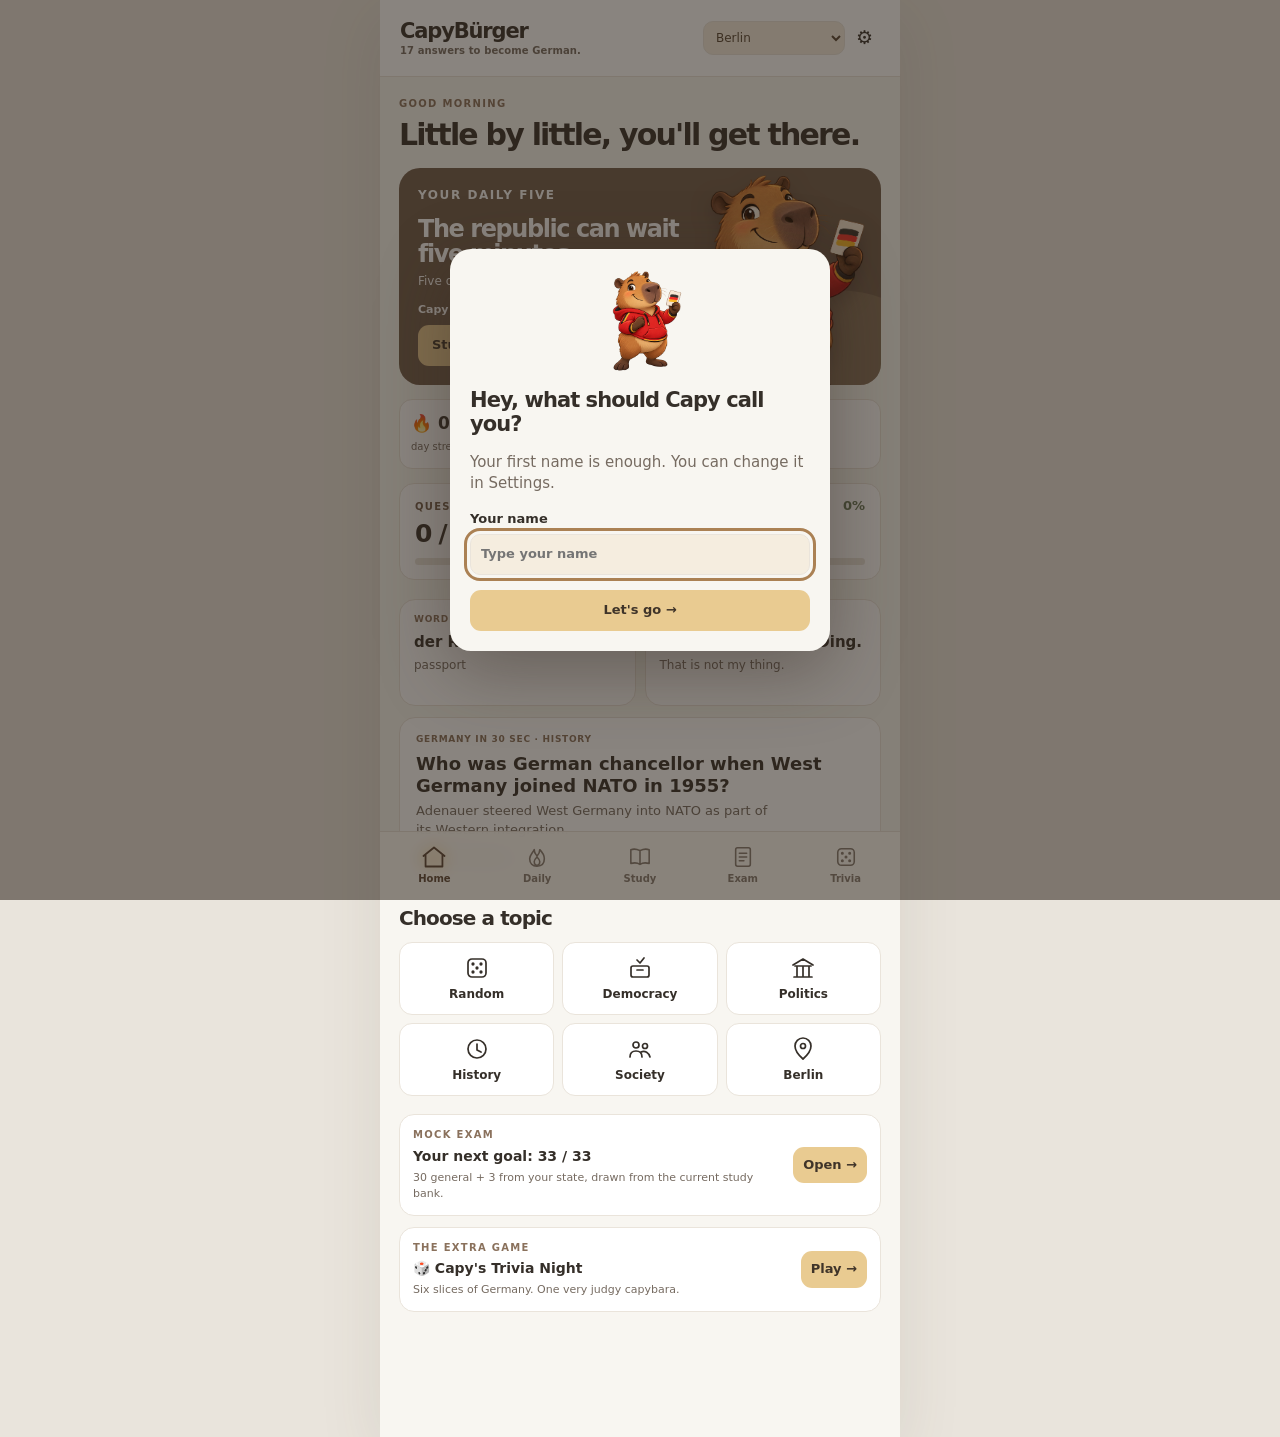
==== index.html @ a3801154 "Add files via upload" ====
<!doctype html>
<html lang="en">
<head>
  <meta charset="utf-8">
  <meta name="viewport" content="width=device-width, initial-scale=1, viewport-fit=cover">
  <meta name="theme-color" content="#f8f6f1">
  <title>CapyBürger — 17 answers to become German</title>
  <meta name="description" content="Practice the German citizenship test in German and English with Capy.">
  <link rel="stylesheet" href="styles.css?v=20261003-2">
</head>
<body>
<div class="shell">
  <header class="top"><button class="brand" data-go="home" aria-label="CapyBürger home">CapyBürger<small>17 answers to become German.</small></button><div class="top-actions"><select id="statePicker" aria-label="Your federal state"></select><button id="settingsButton" class="icon-button" aria-label="Settings">⚙️</button></div></header>
  <main>
    <section class="screen active" id="homeScreen" aria-label="Home">
      <p class="eyebrow" id="greeting">GOOD MORNING</p><h1>Little by little, you'll get there.</h1>
      <section class="hero"><div class="hero-content"><p class="hero-label">YOUR DAILY FIVE</p><h2 id="heroHeading">Five questions. One more day.</h2><p id="heroSub">A tiny win for the streak.</p><div id="reminder" class="hero-reminder hidden">Capy is waiting for today's five.</div><button class="primary" data-go="daily" id="heroButton">Study now →</button></div><img src="assets/capy-neutral.png" alt="Capy the capybara in a red hoodie"></section>
      <div class="stats"><div><b>🔥 <span id="streakCount">0</span></b><small>day streak</small></div><div><b>🎯 <span id="dailyAccuracy">—</span></b><small>daily accuracy</small></div><div><b>🏆 <span id="trophyCount">0</span></b><small>trophies</small></div></div>
      <section class="mastered-card" aria-label="Question bank progress"><div class="mastered-top"><span class="eyebrow">QUESTIONS MASTERED · <span id="masteredState">Berlin</span></span><span id="masteredPct" class="mastered-percent">0%</span></div><strong id="masteredCount">0 / 310</strong><div id="masteredMeter" class="mastered-meter" role="progressbar" aria-label="Official questions mastered for Berlin" aria-valuemin="0" aria-valuemax="310" aria-valuenow="0"><span id="masteredFill"></span></div></section>
      <div class="note-grid"><article class="note"><span class="eyebrow" id="wordLabel">WORD OF THE DAY</span><strong id="wordText"></strong><p id="wordMeaning"></p></article><article class="note"><span class="eyebrow">PHRASE OF THE DAY</span><strong id="phraseText"></strong><p id="phraseMeaning"></p></article></div>
      <article class="note fact-card"><span class="eyebrow">GERMANY IN 30 SEC · <span id="factCategory"></span></span><strong id="factTitle"></strong><p id="factSummary"></p><button class="link-button" id="factReveal" aria-expanded="false">Tell me more →</button><p class="detail hidden" id="factDetail"></p></article>
      <h2>Choose a topic</h2><div id="homeTopics" class="topics"></div>
      <div class="teaser"><div><span class="eyebrow">MOCK EXAM</span><strong id="examTeaser">Your next goal: 33 / 33</strong><p>30 general + 3 from your state, drawn from the current study bank.</p></div><button class="small-button" data-go="exam">Open →</button></div>
      <div class="teaser"><div><span class="eyebrow">THE EXTRA GAME</span><strong>🎲 Capy's Trivia Night</strong><p>Six slices of Germany. One very judgy capybara.</p></div><button class="small-button" data-go="trivia">Play →</button></div>
    </section>

    <section class="screen" id="dailyScreen" aria-label="Daily practice"><p class="eyebrow">DAILY PRACTICE · YOUR FIVE</p><h1 id="dailyHeading">Question 1 of 5</h1><p id="dailySub" class="muted"></p><div id="dailyProgress" class="progress"></div><div id="dailyContent"></div></section>
    <section class="screen" id="studyScreen" aria-label="Free study"><p class="eyebrow">FREE STUDY</p><h1 id="studyHeading">Another question awaits.</h1><p class="muted">Pick a topic. Answer, read why, then keep going.</p><div class="topics" id="studyTopics"></div><p class="eyebrow" id="studyCount"></p><div id="studyContent"></div></section>
    <section class="screen" id="examScreen" aria-label="Mock exam"><p class="eyebrow">📝 MOCK EXAM</p><h1 id="examHeading">33 questions. One goal.</h1><p class="muted" id="examSub">Pass at 17/33. Aim for 33/33.</p><div id="examContent"></div></section>
    <section class="screen" id="triviaScreen" aria-label="Trivia game"><p class="eyebrow">🎲 TRIVIA · THE EXTRA GAME</p><h1 id="triviaHeading">Capy's Trivia Night</h1><p class="muted" id="triviaSub">Six slices of Germany. Capy is watching.</p><div id="triviaContent"></div></section>
  </main>
  <nav class="nav" aria-label="Main navigation"><button data-go="home" class="active"><span data-nav-icon="home"></span>Home</button><button data-go="daily"><span data-nav-icon="daily"></span>Daily</button><button data-go="study"><span data-nav-icon="study"></span>Study</button><button data-go="exam"><span data-nav-icon="exam"></span>Exam</button><button data-go="trivia"><span data-nav-icon="trivia"></span>Trivia</button></nav>
</div>
<dialog id="welcomeDialog" class="settings welcome"><form id="welcomeForm"><img src="assets/capy-neutral.png" alt="Capy says hello"><h2>Hey, what should Capy call you?</h2><p class="muted">Your first name is enough. You can change it in Settings.</p><label>Your name<input id="welcomeName" name="name" type="text" maxlength="36" autocomplete="given-name" placeholder="Type your name" required></label><button class="primary save" type="submit">Let's go →</button></form></dialog>
<dialog id="settingsDialog" class="settings"><form method="dialog"><div class="dialog-title"><h2>Settings</h2><button class="icon-button" aria-label="Close settings">✕</button></div><label>Your name<input id="nameSetting" type="text" maxlength="36" autocomplete="given-name" required></label><label>Federal state<select id="settingState"></select></label><label>Capy's humour<select id="humourSetting"><option value="classic">Classic</option><option value="spicy">Spicy</option></select></label><label class="check"><input type="checkbox" id="translationSetting" checked> Show English translations</label><label class="check"><input type="checkbox" id="reminderSetting" checked> Daily reminder on Home</label><p class="muted fineprint">Capy's reminder stays on Home until you finish today's five.</p><button class="primary save" id="saveSettings" type="submit">Save settings</button><button class="reset-progress" id="resetMastered" type="button">Reset question progress</button></form></dialog>
<div id="toast" class="toast hidden" role="status"></div>
<script src="data/official.js?v=20261003-2"></script><script src="data/trivia.js?v=20261003-2"></script><script src="data/culture.js?v=20261003-2"></script><script src="app.js?v=20261003-2"></script>
</body>
</html>
---- styles.css ----
:root{--paper:#f8f6f1;--card:#fff;--ink:#352f29;--quiet:#766b61;--line:#eae4db;--coffee:#705b49;--honey:#e9cb91;--olive:#657556;--warm:#f5eee4}
.prompt-art{margin:13px 0 0}.prompt-art img{display:block;width:100%;max-height:440px;object-fit:contain;background:#fff;border:1px solid var(--line);border-radius:10px}.prompt-art figcaption,.visual-credit{font-size:11px;color:var(--quiet);margin-top:6px}.prompt-art a{color:var(--coffee)}.choice-art{display:block;flex:none;width:132px;height:98px;object-fit:contain;background:white;border-radius:7px}.answer:has(.choice-art){align-items:center;min-height:106px}@media(max-width:380px){.choice-art{width:105px;height:79px}}
*{box-sizing:border-box}html{scroll-behavior:smooth}body{margin:0;background:#e9e4dc;color:var(--ink);font:15px/1.45 system-ui,-apple-system,"Segoe UI",sans-serif}button,select,input{font:inherit}button{cursor:pointer}button:focus-visible,select:focus-visible,input:focus-visible{outline:3px solid #ab8154;outline-offset:3px}.hidden,[hidden]{display:none!important}.shell{max-width:520px;min-height:100vh;margin:auto;background:var(--paper);padding-bottom:calc(94px + env(safe-area-inset-bottom));box-shadow:0 18px 60px #5148381b}.top{display:flex;align-items:center;justify-content:space-between;gap:8px;padding:17px 20px;background:white;position:sticky;top:0;z-index:4;border-bottom:1px solid var(--line)}.brand{font-size:21px;letter-spacing:-.055em;line-height:1.1;color:var(--ink);font-weight:800;border:0;background:transparent;text-align:left;white-space:nowrap;padding:0}.brand small{display:block;font-size:10px;letter-spacing:.01em;font-weight:600;color:var(--quiet);padding-top:2px}.top-actions{display:flex;align-items:center;gap:4px}.top select,.settings select,.settings input[type=time]{border:1px solid var(--line);border-radius:10px;background:#f5eddf;padding:8px;color:#554331;max-width:142px;font-size:12px}.icon-button{border:0;background:none;padding:7px;font-size:19px;color:var(--ink)}main{padding:20px 19px}.screen{display:none}.screen.active{display:block;animation:appear .2s ease}@keyframes appear{from{opacity:.5;transform:translateY(3px)}to{opacity:1;transform:none}}.eyebrow{display:block;font-size:10px;letter-spacing:.13em;text-transform:uppercase;font-weight:800;color:#8a715c;margin:0 0 8px}h1{font-size:30px;line-height:1.08;letter-spacing:-.06em;margin:6px 0 17px}h2{font-size:20px;letter-spacing:-.045em;line-height:1.15;margin:22px 0 12px}h3{margin:0 0 6px}.muted,p{color:var(--quiet)}p{margin:0 0 12px}.fineprint{font-size:12px;line-height:1.5}.note-grid{display:grid;grid-template-columns:1.15fr .85fr;gap:9px}.note{background:var(--card);border:1px solid var(--line);border-radius:16px;padding:14px;min-width:0}.note strong{display:block;font-size:15px;line-height:1.2;margin:6px 0}.note p{font-size:12px;line-height:1.42;margin:0 0 6px}.note small{color:var(--quiet);font-size:11px}.link-button{border:0;background:none;color:#705139;text-decoration:underline;text-underline-offset:3px;padding:2px 0;font-weight:750;font-size:12px;text-align:left}.detail{padding:10px;margin-top:8px!important;background:#f8f1e8;border-radius:9px;color:var(--ink)!important}.phrase{background:#efe8dd;border-radius:12px;padding:10px 13px;font-size:12px;margin:10px 0 14px}.reminder{background:#f1e6d4;border:1px solid #e0c99e;border-radius:14px;padding:12px;display:flex;align-items:center;justify-content:space-between;gap:8px;margin-bottom:14px}.reminder b,.reminder span{display:block}.reminder span{font-size:11px;color:var(--quiet)}.hero{position:relative;background:var(--coffee);color:white;border-radius:21px;padding:19px;min-height:214px;overflow:hidden}.hero:before{content:"";position:absolute;background:#d8bd8d2f;width:270px;height:270px;border-radius:50%;right:-90px;bottom:-175px}.hero-content{position:relative;z-index:1;max-width:56%}.hero-label{color:white;font-size:10px;font-weight:800;letter-spacing:.13em}.hero h2{font-size:26px;margin:6px 0;line-height:1.05;letter-spacing:-.06em}.hero p{color:#fff;opacity:.97;font-size:12px}.hero img{position:absolute;right:-10px;bottom:-25px;width:55%;max-width:242px;max-height:240px;object-fit:contain;filter:drop-shadow(0 8px 10px #3d2c2770)}.primary,.small-button,.ghost{border:0;border-radius:11px;padding:11px 14px;font-size:13px;font-weight:800;background:var(--honey);color:#3f3429}.primary:hover,.small-button:hover{filter:brightness(.96)}.primary:disabled,.small-button:disabled{opacity:.5;cursor:default}.small-button{white-space:nowrap;padding:9px 10px}.ghost{background:#f2eadf;border:1px solid var(--line);color:var(--coffee)}.stats{display:grid;grid-template-columns:repeat(3,1fr);gap:8px;margin:14px 0 20px}.stats>div{background:white;border:1px solid var(--line);padding:11px;border-radius:13px}.stats b{display:block;font-size:17px;white-space:nowrap}.stats small{font-size:10px;color:var(--quiet)}.topics{display:grid;grid-template-columns:repeat(3,minmax(0,1fr));gap:8px;margin:12px 0 18px}.topic{border:1px solid var(--line);background:white;border-radius:13px;padding:11px 6px;min-height:68px;font-size:12px;font-weight:700;color:var(--ink);text-align:center}.topic .emoji{display:block;font-size:20px;transition:transform .18s,filter .18s}.topic:hover .emoji,.topic:focus-visible .emoji{filter:drop-shadow(0 0 6px #ffcf77);transform:scale(1.15)}.topic.selected{background:#f9efdc;border-color:#cbb385}.teaser{background:white;border:1px solid var(--line);border-radius:15px;padding:13px;margin:11px 0;display:flex;align-items:center;justify-content:space-between;gap:8px}.teaser strong{font-size:14px}.teaser p{margin:2px 0 0;font-size:11px}.teaser .eyebrow{margin:0 0 3px}.nav{position:fixed;bottom:0;z-index:5;width:min(520px,100%);background:#fffdf7ec;backdrop-filter:blur(9px);display:grid;grid-template-columns:repeat(5,1fr);border-top:1px solid var(--line);padding:7px 3px calc(8px + env(safe-area-inset-bottom));min-height:69px}@media(min-width:521px){.nav{left:50%;transform:translateX(-50%)}}.nav button{background:none;border:0;display:flex;align-items:center;flex-direction:column;gap:2px;color:#877c72;font-size:10px;font-weight:750;padding:5px 1px}.nav span{font-size:22px;line-height:1.1;transition:transform .17s}.nav button:hover span,.nav button.active span{transform:scale(1.15);filter:drop-shadow(0 0 6px #f9bd59)}.nav button.active{color:#5c4635}.progress{display:flex;gap:5px;margin:15px 0 16px}.progress i{height:7px;flex:1;background:#e7e0d7;border-radius:99px}.progress i.done{background:#9d7f59}.question{background:white;border:1px solid var(--line);border-radius:18px;padding:17px;margin:12px 0}.question .de{color:var(--ink);font-size:19px;line-height:1.23;font-weight:800;margin:5px 0}.question .en{font-size:13px;color:#70665c;margin:0}.answers{display:grid;gap:9px;margin:13px 0}.answer{border:1px solid #e5ded4;background:white;color:var(--ink);border-radius:12px;padding:10px 12px;width:100%;text-align:left;display:flex;gap:10px;align-items:flex-start;line-height:1.25}.answer:hover:not(:disabled){border-color:#b89a6c;background:#f9f4ec}.answer .letter{background:#ede7df;flex:none;display:grid;place-items:center;width:25px;height:25px;border-radius:50%;font-weight:800;font-size:12px}.answer b{display:block;font-weight:750}.answer small{display:block;color:var(--quiet);margin-top:4px}.answer.correct{border-color:#83916a;background:#eff5e9}.answer.wrong{border-color:#bc8471;background:#faede8}.answer:disabled{cursor:default}.feedback{padding:12px;border-radius:12px;background:#f2eae0;font-size:13px;color:#554434;margin:12px 0}.feedback strong{display:block;margin-bottom:4px}.capy-line{display:flex;align-items:center;gap:10px;margin:14px 0}.capy-avatar{width:82px;height:82px;flex:none;border-radius:50%;background-color:#f0e5d6;background-size:160px auto;background-repeat:no-repeat;background-position:center -7px;border:2px solid #e4d5bf}.capy-line span{background:#4b4036;color:white;border-radius:13px 13px 13px 3px;padding:11px;font-size:12px;line-height:1.35}.actions{display:flex;gap:8px;align-items:center;flex-wrap:wrap;margin:12px 0 20px}.actions button{flex:1}.result{background:white;border:1px solid var(--line);border-radius:18px;padding:18px;margin:12px 0}.result h2{margin:5px 0 12px}.big-score{font-size:38px;font-weight:850;letter-spacing:-.065em;color:var(--coffee);margin:0}.history{list-style:none;margin:12px 0;padding:0}.history li{display:flex;justify-content:space-between;gap:10px;background:#fff;padding:11px;margin:5px 0;border-radius:10px;font-size:12px}.cards{display:grid;grid-template-columns:repeat(2,1fr);gap:9px;margin:14px 0}.cards button{background:white;border:1px solid var(--line);border-radius:15px;padding:16px;text-align:left;color:var(--ink)}.cards strong{display:block;margin:5px 0}.cards small{display:block;color:var(--quiet)}.slices{display:flex;flex-wrap:wrap;gap:5px;font-size:12px}.slice{background:#eee8e1;padding:7px 9px;border-radius:30px}.slice.earned{background:#dae6cf;color:#3a5d35}.lives{color:#9d5947;font-weight:800}.die{border:0;background:#fff6e1;border-radius:15px;padding:12px 18px;font-size:21px;font-weight:850;color:#674630;display:block;margin:16px auto}.settings{border:0;border-radius:21px;box-shadow:0 20px 70px #35282066;padding:20px;width:min(430px,calc(100% - 30px));background:var(--paper);color:var(--ink)}.settings::backdrop{background:#2920178c}.settings form{display:grid;gap:12px}.settings label{display:grid;gap:5px;font-size:13px;font-weight:700}.settings select,.settings input[type=time]{max-width:none;width:100%;padding:10px}.settings .check{display:flex;align-items:center;gap:9px}.check input{accent-color:#806449;width:17px;height:17px}.settings h2{margin:0}.dialog-title{display:flex;align-items:center;justify-content:space-between}.settings .save{width:100%}.toast{position:fixed;z-index:8;bottom:87px;left:50%;transform:translateX(-50%);width:min(470px,calc(100% - 28px));background:#45372c;color:white;padding:13px;border-radius:12px;box-shadow:0 10px 25px #0003;font-size:13px;text-align:center}@media(max-width:380px){.hero-content{max-width:58%}.hero img{width:50%}.note-grid{grid-template-columns:1fr 1fr}.top select{max-width:105px}.brand{font-size:18px}}@media(prefers-reduced-motion:reduce){*{animation:none!important;transition:none!important;scroll-behavior:auto!important}}

/* Approved Home layout and compact exam rules. */
.hero{min-height:189px}.hero-content{max-width:59%}.hero h2{font-size:24px}.hero-reminder{color:#fff;font-size:11px;font-weight:650;line-height:1.3;margin:0 0 8px}.note-grid{grid-template-columns:repeat(2,minmax(0,1fr))}.note-grid .note{min-height:107px}.note .eyebrow{font-size:9px;letter-spacing:.08em;line-height:1.25;overflow-wrap:anywhere}.note strong{overflow-wrap:anywhere}.fact-card{margin-top:11px;min-height:132px;padding:16px}.fact-card strong{font-size:18px}.fact-card p{font-size:13px;max-width:43ch}.topic .topic-icon{display:grid;place-items:center;height:28px;margin-bottom:4px;transition:transform .18s,filter .18s}.topic-icon svg{width:24px;height:24px}.topic:is(:hover,:focus-visible) .topic-icon{filter:drop-shadow(0 0 6px #ffcf77);transform:scale(1.15)}.nav [data-nav-icon]{display:grid;place-items:center;width:26px;height:26px}.nav [data-nav-icon] svg{width:22px;height:22px;stroke:currentColor}.settings input[type=text]{width:100%;padding:10px;border:1px solid var(--line);border-radius:10px;background:#f5eddf;color:var(--ink)}.welcome{max-width:380px}.welcome form{gap:15px}.welcome img{width:104px;height:104px;object-fit:contain;justify-self:center}.welcome h2{font-size:21px;margin:0}.welcome p{margin:0}.exam-rules{padding:12px 14px;margin:12px 0}.exam-rules .eyebrow{margin-bottom:5px}.exam-rules p{font-size:13px;line-height:1.35;margin:0}.quick-recap{background:#fff;border:1px solid var(--line);border-radius:15px;padding:14px;margin:12px 0}.quick-recap strong{display:block;font-size:15px}.quick-recap .eyebrow{margin:0 0 6px}.quick-recap .mini-progress{display:flex;gap:5px;margin-top:12px}.quick-recap .mini-progress i{flex:1;height:6px;background:#e8e2d9;border-radius:6px}.quick-recap .mini-progress i.done{background:#a2b285}
.trivia-status{padding:13px}.trivia-status-top{display:grid;grid-template-columns:1fr 1fr;align-items:start;gap:8px;margin-bottom:13px}.life-hearts{display:flex;gap:2px;flex-wrap:wrap;color:#a35443;font-size:18px;line-height:1}.life-hearts+.status-sub{margin-top:6px}.status-sub{font-size:11px;color:var(--quiet)}.bonus-title{font-size:10px;letter-spacing:.08em;font-weight:800;color:var(--coffee);white-space:nowrap}.bonus-bars{display:flex;gap:4px;margin:6px 0 3px}.bonus-bars i{width:32px;height:7px;border-radius:7px;background:#e7e0d7}.bonus-bars i.done{background:#a2b285}.bonus-earned{color:#486944;font-size:11px;font-weight:750}.slices{display:grid;grid-template-columns:repeat(3,minmax(0,1fr));gap:6px}.slice{display:flex;align-items:center;gap:4px;min-width:0;min-height:37px;padding:6px 5px;border-radius:12px;font-size:10px;font-weight:700;line-height:1.12;overflow-wrap:anywhere}.slice svg{width:21px;height:21px;flex:none;stroke:var(--coffee)}.slice .slice-label{min-width:0}.slice.earned{color:#3a5d35}
.awards{background:#fff;border:1px solid var(--line);border-radius:16px;padding:12px 15px;margin:12px 0}.awards summary{display:flex;align-items:center;gap:10px;list-style:none;cursor:pointer}.awards summary::-webkit-details-marker{display:none}.awards .trophy-marker{width:34px;height:34px;border-radius:50%;background:#ebc77d;display:grid;place-items:center;font-size:21px;flex:none}.awards .award-heading{flex:1;min-width:0}.awards .award-heading strong,.awards .award-heading small{display:block}.awards .award-heading small{font-size:11px;color:var(--quiet)}.awards .award-chevron{transition:transform .18s}.awards[open] .award-chevron{transform:rotate(180deg)}.award-rows{display:grid;gap:8px;margin-top:12px;padding-top:10px;border-top:1px solid var(--line)}.award-row{display:flex;align-items:center;gap:9px;font-size:12px;font-weight:650}.award-row span{font-size:23px}.cards button>span{display:grid;place-items:center;width:30px;height:30px}.cards button>span svg{width:27px;height:27px}.question .de,.answer b,.answer small,.feedback{overflow-wrap:anywhere}@media(max-width:380px){.hero-content{max-width:60%}.hero h2{font-size:21px}.hero img{width:51%}.slices .slice{font-size:9px;padding:5px 3px}.slice svg{width:18px;height:18px}.stats>div{padding:8px}}

.mastered-card{background:#fff;border:1px solid var(--line);border-radius:15px;padding:13px 15px 14px;margin:-6px 0 19px}.mastered-top{display:flex;align-items:baseline;justify-content:space-between;gap:10px}.mastered-top .eyebrow{margin:0;color:var(--coffee);overflow-wrap:anywhere}.mastered-percent{font-size:13px;font-weight:800;color:var(--olive);flex:none}.mastered-card strong{display:block;font-size:25px;line-height:1.2;letter-spacing:-.05em;margin:3px 0 9px}.mastered-meter{height:7px;background:#e9e5dc;border-radius:99px;overflow:hidden}.mastered-meter span{display:block;width:0;height:100%;border-radius:inherit;background:var(--olive);transition:width .25s ease}.reset-progress{justify-self:center;background:transparent;border:0;color:var(--quiet);font-size:11px;text-decoration:underline;text-underline-offset:3px;padding:7px 10px;margin-top:1px}
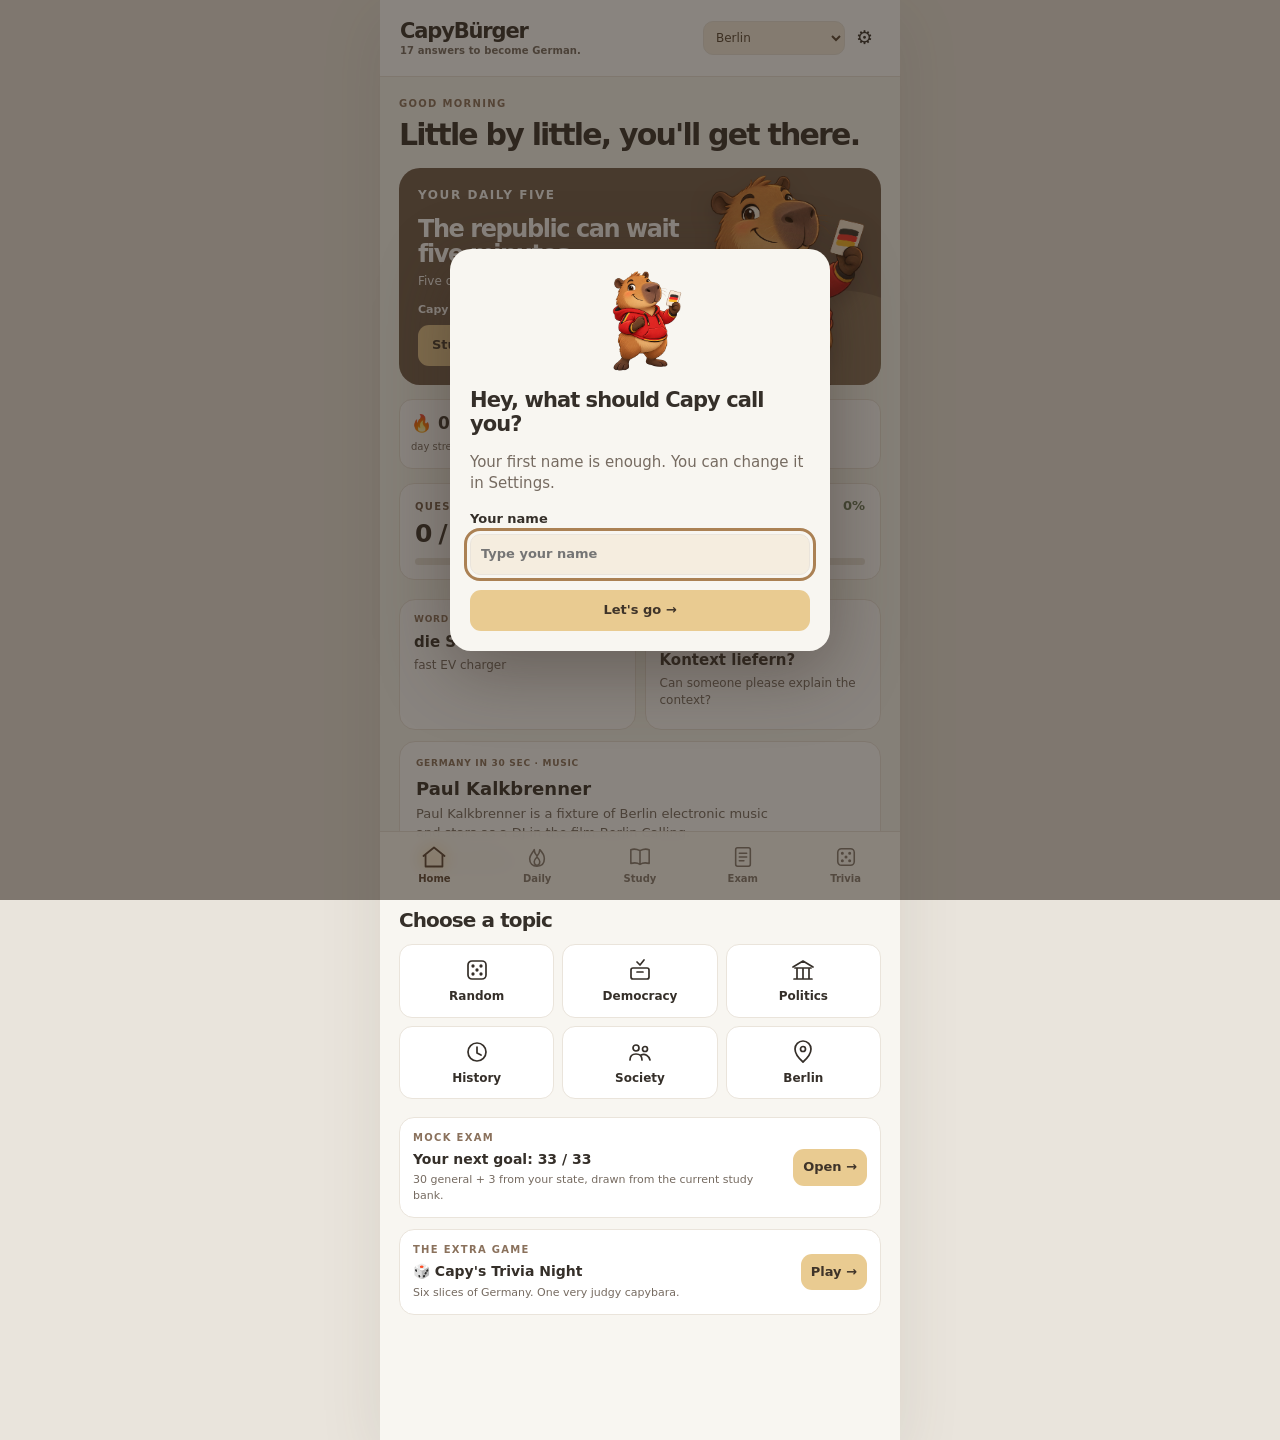
==== commit 5c857033: "Add files via upload" ====
--- a/index.html
+++ b/index.html
@@ -4,9 +4,15 @@
   <meta charset="utf-8">
   <meta name="viewport" content="width=device-width, initial-scale=1, viewport-fit=cover">
   <meta name="theme-color" content="#f8f6f1">
+  <meta name="apple-mobile-web-app-capable" content="yes">
+  <meta name="apple-mobile-web-app-status-bar-style" content="default">
+  <meta name="apple-mobile-web-app-title" content="CapyBürger">
   <title>CapyBürger — 17 answers to become German</title>
   <meta name="description" content="Practice the German citizenship test in German and English with Capy.">
-  <link rel="stylesheet" href="styles.css?v=20261003-2">
+  <link rel="manifest" href="manifest.webmanifest">
+  <link rel="apple-touch-icon" href="assets/capy-app-icon.png">
+  <link rel="icon" type="image/png" href="assets/capy-app-icon.png">
+  <link rel="stylesheet" href="styles.css?v=20261004-4">
 </head>
 <body>
 <div class="shell">
@@ -18,7 +24,7 @@
       <div class="stats"><div><b>🔥 <span id="streakCount">0</span></b><small>day streak</small></div><div><b>🎯 <span id="dailyAccuracy">—</span></b><small>daily accuracy</small></div><div><b>🏆 <span id="trophyCount">0</span></b><small>trophies</small></div></div>
       <section class="mastered-card" aria-label="Question bank progress"><div class="mastered-top"><span class="eyebrow">QUESTIONS MASTERED · <span id="masteredState">Berlin</span></span><span id="masteredPct" class="mastered-percent">0%</span></div><strong id="masteredCount">0 / 310</strong><div id="masteredMeter" class="mastered-meter" role="progressbar" aria-label="Official questions mastered for Berlin" aria-valuemin="0" aria-valuemax="310" aria-valuenow="0"><span id="masteredFill"></span></div></section>
       <div class="note-grid"><article class="note"><span class="eyebrow" id="wordLabel">WORD OF THE DAY</span><strong id="wordText"></strong><p id="wordMeaning"></p></article><article class="note"><span class="eyebrow">PHRASE OF THE DAY</span><strong id="phraseText"></strong><p id="phraseMeaning"></p></article></div>
-      <article class="note fact-card"><span class="eyebrow">GERMANY IN 30 SEC · <span id="factCategory"></span></span><strong id="factTitle"></strong><p id="factSummary"></p><button class="link-button" id="factReveal" aria-expanded="false">Tell me more →</button><p class="detail hidden" id="factDetail"></p></article>
+      <article class="note fact-card"><span class="eyebrow">GERMANY IN 30 SEC · <span id="factCategory"></span></span><strong id="factTitle"></strong><p id="factSummary"></p><button class="link-button" id="factReveal" aria-expanded="false">Tell me more →</button><p class="detail hidden" id="factDetail"></p><a class="fact-source hidden" id="factSource" target="_blank" rel="noopener noreferrer">Read source ↗</a></article>
       <h2>Choose a topic</h2><div id="homeTopics" class="topics"></div>
       <div class="teaser"><div><span class="eyebrow">MOCK EXAM</span><strong id="examTeaser">Your next goal: 33 / 33</strong><p>30 general + 3 from your state, drawn from the current study bank.</p></div><button class="small-button" data-go="exam">Open →</button></div>
       <div class="teaser"><div><span class="eyebrow">THE EXTRA GAME</span><strong>🎲 Capy's Trivia Night</strong><p>Six slices of Germany. One very judgy capybara.</p></div><button class="small-button" data-go="trivia">Play →</button></div>
@@ -34,6 +40,6 @@
 <dialog id="welcomeDialog" class="settings welcome"><form id="welcomeForm"><img src="assets/capy-neutral.png" alt="Capy says hello"><h2>Hey, what should Capy call you?</h2><p class="muted">Your first name is enough. You can change it in Settings.</p><label>Your name<input id="welcomeName" name="name" type="text" maxlength="36" autocomplete="given-name" placeholder="Type your name" required></label><button class="primary save" type="submit">Let's go →</button></form></dialog>
 <dialog id="settingsDialog" class="settings"><form method="dialog"><div class="dialog-title"><h2>Settings</h2><button class="icon-button" aria-label="Close settings">✕</button></div><label>Your name<input id="nameSetting" type="text" maxlength="36" autocomplete="given-name" required></label><label>Federal state<select id="settingState"></select></label><label>Capy's humour<select id="humourSetting"><option value="classic">Classic</option><option value="spicy">Spicy</option></select></label><label class="check"><input type="checkbox" id="translationSetting" checked> Show English translations</label><label class="check"><input type="checkbox" id="reminderSetting" checked> Daily reminder on Home</label><p class="muted fineprint">Capy's reminder stays on Home until you finish today's five.</p><button class="primary save" id="saveSettings" type="submit">Save settings</button><button class="reset-progress" id="resetMastered" type="button">Reset question progress</button></form></dialog>
 <div id="toast" class="toast hidden" role="status"></div>
-<script src="data/official.js?v=20261003-2"></script><script src="data/trivia.js?v=20261003-2"></script><script src="data/culture.js?v=20261003-2"></script><script src="app.js?v=20261003-2"></script>
+<script src="data/official.js?v=20261004-4"></script><script src="data/trivia.js?v=20261004-4"></script><script src="data/culture.js?v=20261004-4"></script><script src="app.js?v=20261004-4"></script>
 </body>
 </html>
--- a/styles.css
+++ b/styles.css
@@ -8,3 +8,13 @@
 .awards{background:#fff;border:1px solid var(--line);border-radius:16px;padding:12px 15px;margin:12px 0}.awards summary{display:flex;align-items:center;gap:10px;list-style:none;cursor:pointer}.awards summary::-webkit-details-marker{display:none}.awards .trophy-marker{width:34px;height:34px;border-radius:50%;background:#ebc77d;display:grid;place-items:center;font-size:21px;flex:none}.awards .award-heading{flex:1;min-width:0}.awards .award-heading strong,.awards .award-heading small{display:block}.awards .award-heading small{font-size:11px;color:var(--quiet)}.awards .award-chevron{transition:transform .18s}.awards[open] .award-chevron{transform:rotate(180deg)}.award-rows{display:grid;gap:8px;margin-top:12px;padding-top:10px;border-top:1px solid var(--line)}.award-row{display:flex;align-items:center;gap:9px;font-size:12px;font-weight:650}.award-row span{font-size:23px}.cards button>span{display:grid;place-items:center;width:30px;height:30px}.cards button>span svg{width:27px;height:27px}.question .de,.answer b,.answer small,.feedback{overflow-wrap:anywhere}@media(max-width:380px){.hero-content{max-width:60%}.hero h2{font-size:21px}.hero img{width:51%}.slices .slice{font-size:9px;padding:5px 3px}.slice svg{width:18px;height:18px}.stats>div{padding:8px}}
 
 .mastered-card{background:#fff;border:1px solid var(--line);border-radius:15px;padding:13px 15px 14px;margin:-6px 0 19px}.mastered-top{display:flex;align-items:baseline;justify-content:space-between;gap:10px}.mastered-top .eyebrow{margin:0;color:var(--coffee);overflow-wrap:anywhere}.mastered-percent{font-size:13px;font-weight:800;color:var(--olive);flex:none}.mastered-card strong{display:block;font-size:25px;line-height:1.2;letter-spacing:-.05em;margin:3px 0 9px}.mastered-meter{height:7px;background:#e9e5dc;border-radius:99px;overflow:hidden}.mastered-meter span{display:block;width:0;height:100%;border-radius:inherit;background:var(--olive);transition:width .25s ease}.reset-progress{justify-self:center;background:transparent;border:0;color:var(--quiet);font-size:11px;text-decoration:underline;text-underline-offset:3px;padding:7px 10px;margin-top:1px}
+
+/* Mobile Safari keeps :hover on the last answer the finger brushed.
+   Only a completed answer reveals selection colours; focus remains visible. */
+.answer{-webkit-tap-highlight-color:transparent;-webkit-user-select:none;user-select:none;touch-action:pan-y}
+.exit-round{display:block;margin:19px auto 3px;padding:9px 13px;border:0;background:transparent;color:#6f6255;text-decoration:underline;text-underline-offset:3px;font-size:12px}
+@media (hover:none), (pointer:coarse){
+  .answer:hover:not(:disabled):not(.correct):not(.wrong){border-color:#e5ded4;background:white}
+}
+
+.fact-source{display:inline-block;margin-top:7px;font-size:11px;font-weight:700;color:var(--coffee);text-underline-offset:2px}
